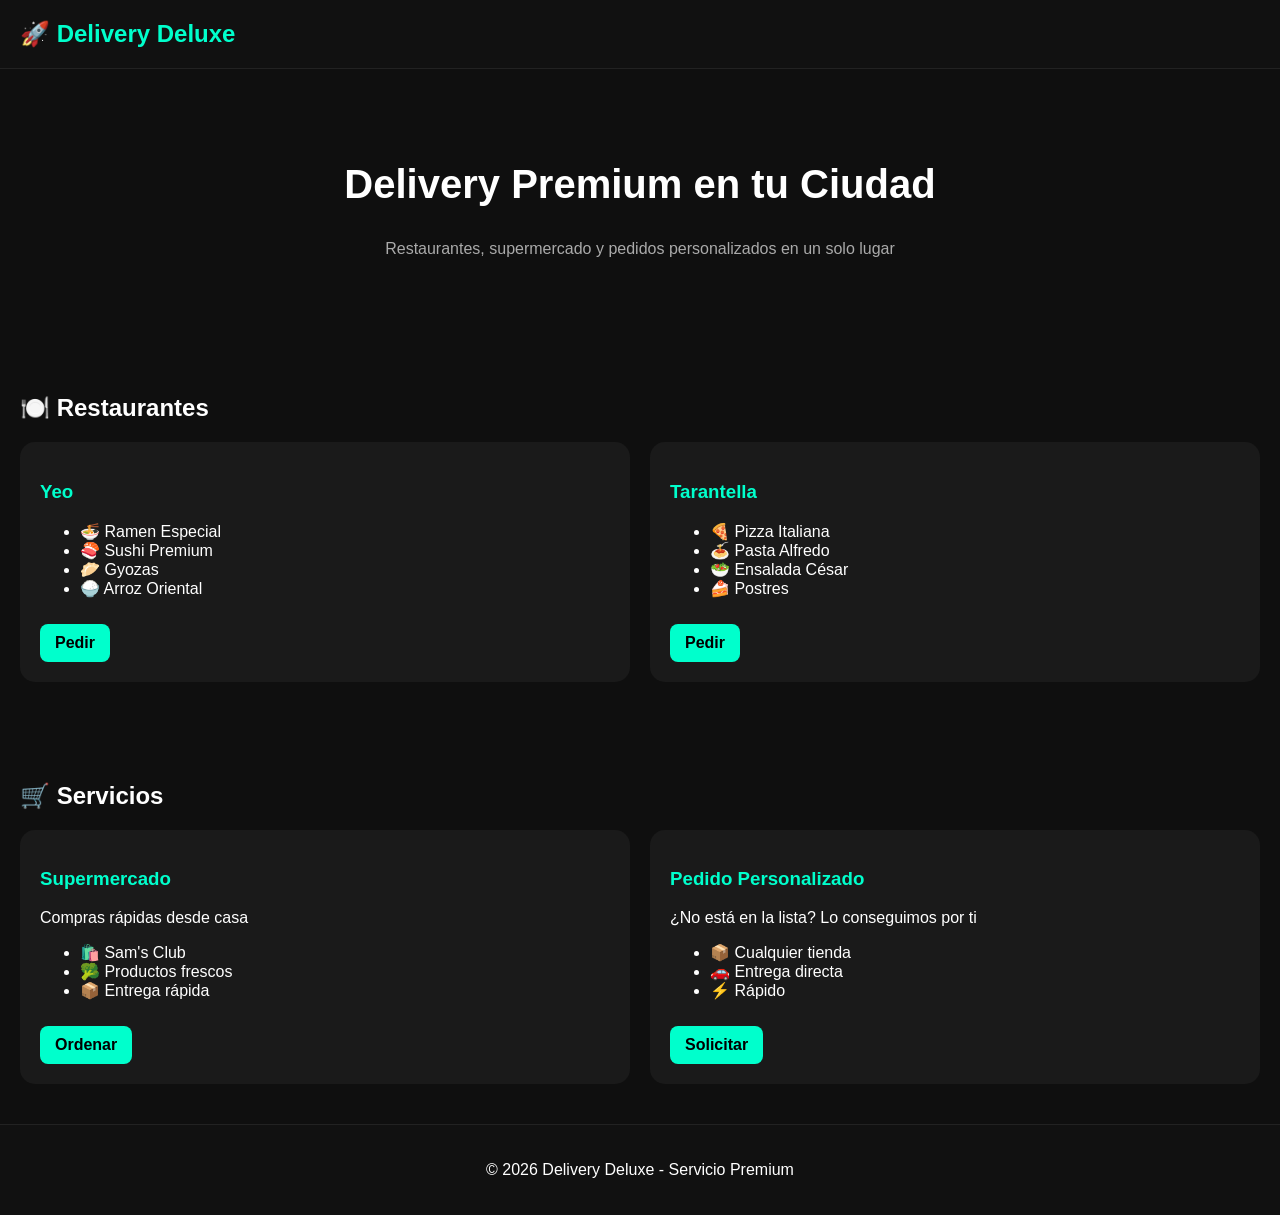
==== index.html @ ce8e8866 "Add files via upload" ====
<!DOCTYPE html>
<html lang="es">
<head>
<meta charset="UTF-8">
<meta name="viewport" content="width=device-width, initial-scale=1.0">
<title>Delivery Deluxe</title>
<link rel="stylesheet" href="stilos.css">
</head>

<body>

<header>
    <div class="logo">🚀 Delivery Deluxe</div>
</header>

<section class="hero">
    <h1>Delivery Premium en tu Ciudad</h1>
    <p>Restaurantes, supermercado y pedidos personalizados en un solo lugar</p>
</section>

<!-- RESTAURANTES -->
<section>
    <h2>🍽️ Restaurantes</h2>

    <div class="cards">

        <div class="card">
            <h3>Yeo</h3>
            <ul>
                <li>🍜 Ramen Especial</li>
                <li>🍣 Sushi Premium</li>
                <li>🥟 Gyozas</li>
                <li>🍚 Arroz Oriental</li>
            </ul>
            <a href="#" class="btn" onclick="ordenar('Yeo')">Pedir</a>
        </div>

        <div class="card">
            <h3>Tarantella</h3>
            <ul>
                <li>🍕 Pizza Italiana</li>
                <li>🍝 Pasta Alfredo</li>
                <li>🥗 Ensalada César</li>
                <li>🍰 Postres</li>
            </ul>
            <a href="#" class="btn" onclick="ordenar('Tarantella')">Pedir</a>
        </div>

    </div>
</section>

<!-- SERVICIOS -->
<section>
    <h2>🛒 Servicios</h2>

    <div class="cards">

        <div class="card">
            <h3>Supermercado</h3>
            <p>Compras rápidas desde casa</p>
            <ul>
                <li>🛍️ Sam's Club</li>
                <li>🥦 Productos frescos</li>
                <li>📦 Entrega rápida</li>
            </ul>
            <a href="#" class="btn" onclick="ordenar('Supermercado')">Ordenar</a>
        </div>

        <div class="card">
            <h3>Pedido Personalizado</h3>
            <p>¿No está en la lista? Lo conseguimos por ti</p>
            <ul>
                <li>📦 Cualquier tienda</li>
                <li>🚗 Entrega directa</li>
                <li>⚡ Rápido</li>
            </ul>
            <a href="#" class="btn" onclick="ordenar('Personalizado')">Solicitar</a>
        </div>

    </div>
</section>

<footer>
    <p>© 2026 Delivery Deluxe - Servicio Premium</p>
</footer>

<script>
function ordenar(servicio){
    const numero = "521XXXXXXXXXX"; // CAMBIA TU NÚMERO
    const mensaje = `Hola, quiero hacer un pedido de: ${servicio}`;
    const url = `https://wa.me/${numero}?text=${encodeURIComponent(mensaje)}`;
    window.open(url, '_blank');
}
</script>

</body>
</html>
---- stilos.css ----
body{
    margin:0;
    font-family:'Segoe UI', sans-serif;
    background:#0f0f0f;
    color:#fff;
}

/* HEADER */
header{
    display:flex;
    justify-content:space-between;
    align-items:center;
    padding:20px;
    background:#111;
    border-bottom:1px solid #222;
}

.logo{
    font-size:24px;
    font-weight:bold;
    color:#00ffcc;
}

/* HERO */
.hero{
    text-align:center;
    padding:60px 20px;
}

.hero h1{
    font-size:40px;
}

.hero p{
    color:#aaa;
}

/* SECCIONES */
section{
    padding:40px 20px;
}

h2{
    margin-bottom:20px;
}

/* TARJETAS */
.cards{
    display:grid;
    grid-template-columns:repeat(auto-fit,minmax(250px,1fr));
    gap:20px;
}

.card{
    background:#1a1a1a;
    padding:20px;
    border-radius:15px;
    transition:.3s;
}

.card:hover{
    transform:scale(1.03);
    background:#222;
}

.card h3{
    color:#00ffcc;
}

/* BOTÓN */
.btn{
    display:inline-block;
    margin-top:10px;
    padding:10px 15px;
    background:#00ffcc;
    color:#000;
    border-radius:8px;
    text-decoration:none;
    font-weight:bold;
}

/* FOOTER */
footer{
    text-align:center;
    padding:20px;
    background:#111;
    border-top:1px solid #222;
}

/* RESPONSIVE */
@media(max-width:600px){
    .hero h1{
        font-size:28px;
    }
}
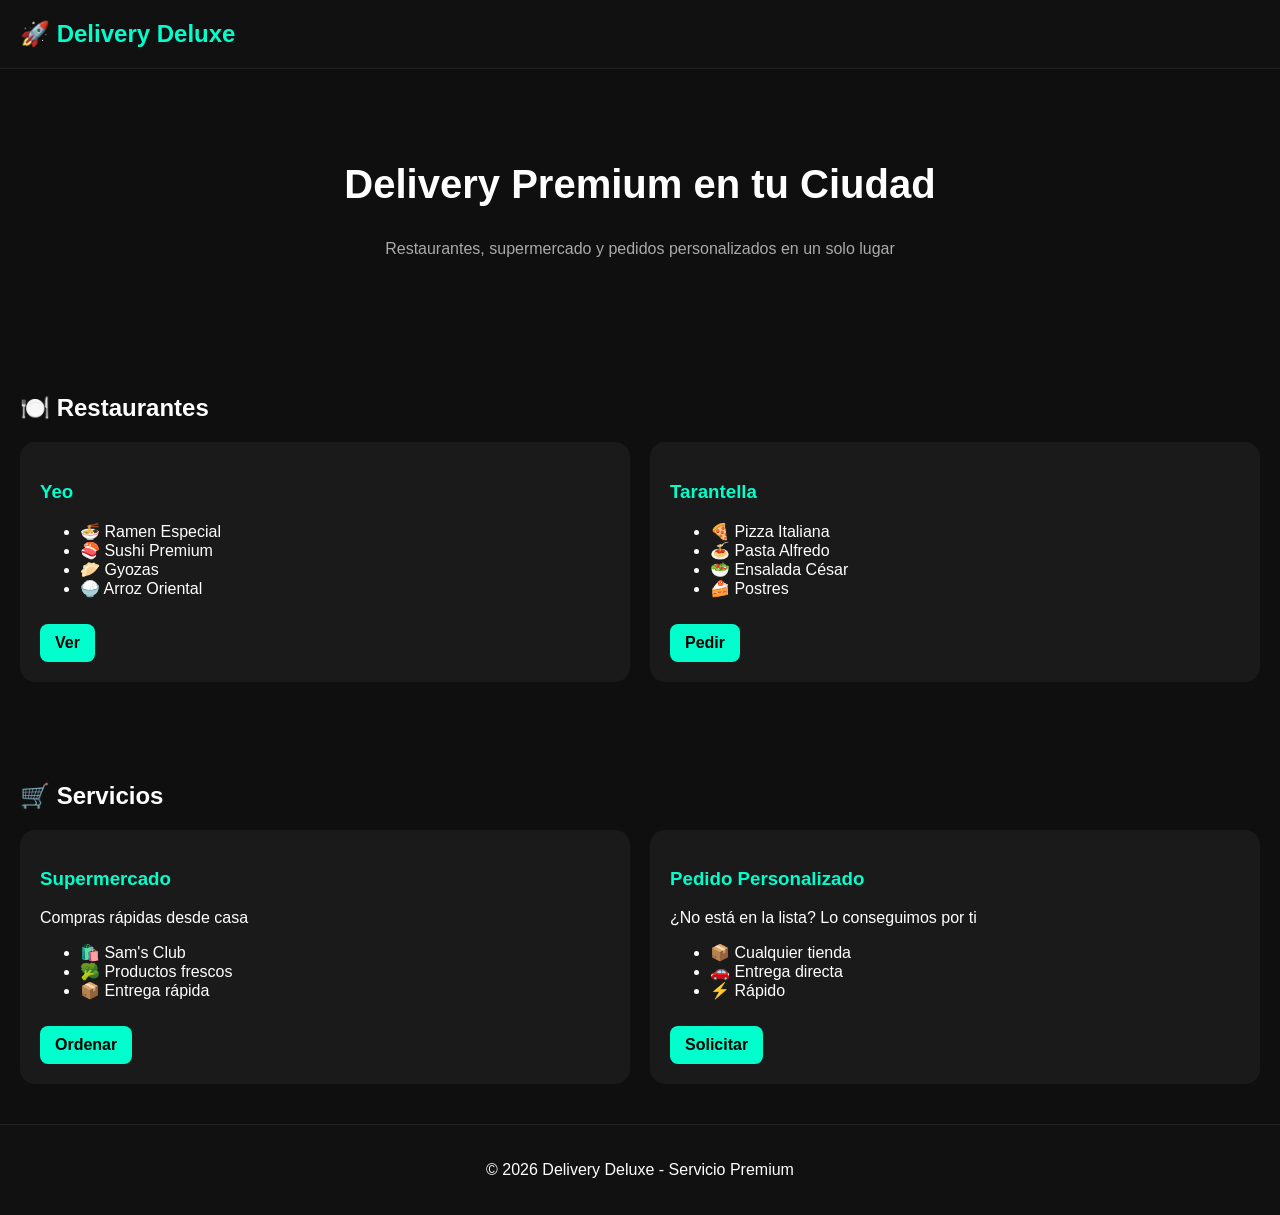
==== commit ba672154: "index.html" ====
--- a/index.html
+++ b/index.html
@@ -32,7 +32,7 @@
                 <li>🥟 Gyozas</li>
                 <li>🍚 Arroz Oriental</li>
             </ul>
-            <a href="#" class="btn" onclick="ordenar('Yeo')">Pedir</a>
+            <a href="yeonvo/menu.html" class="btn" onclick="ordenar('Yeo')">Ver</a>
         </div>
 
         <div class="card">
@@ -94,4 +94,4 @@
 </script>
 
 </body>
-</html>+</html>
